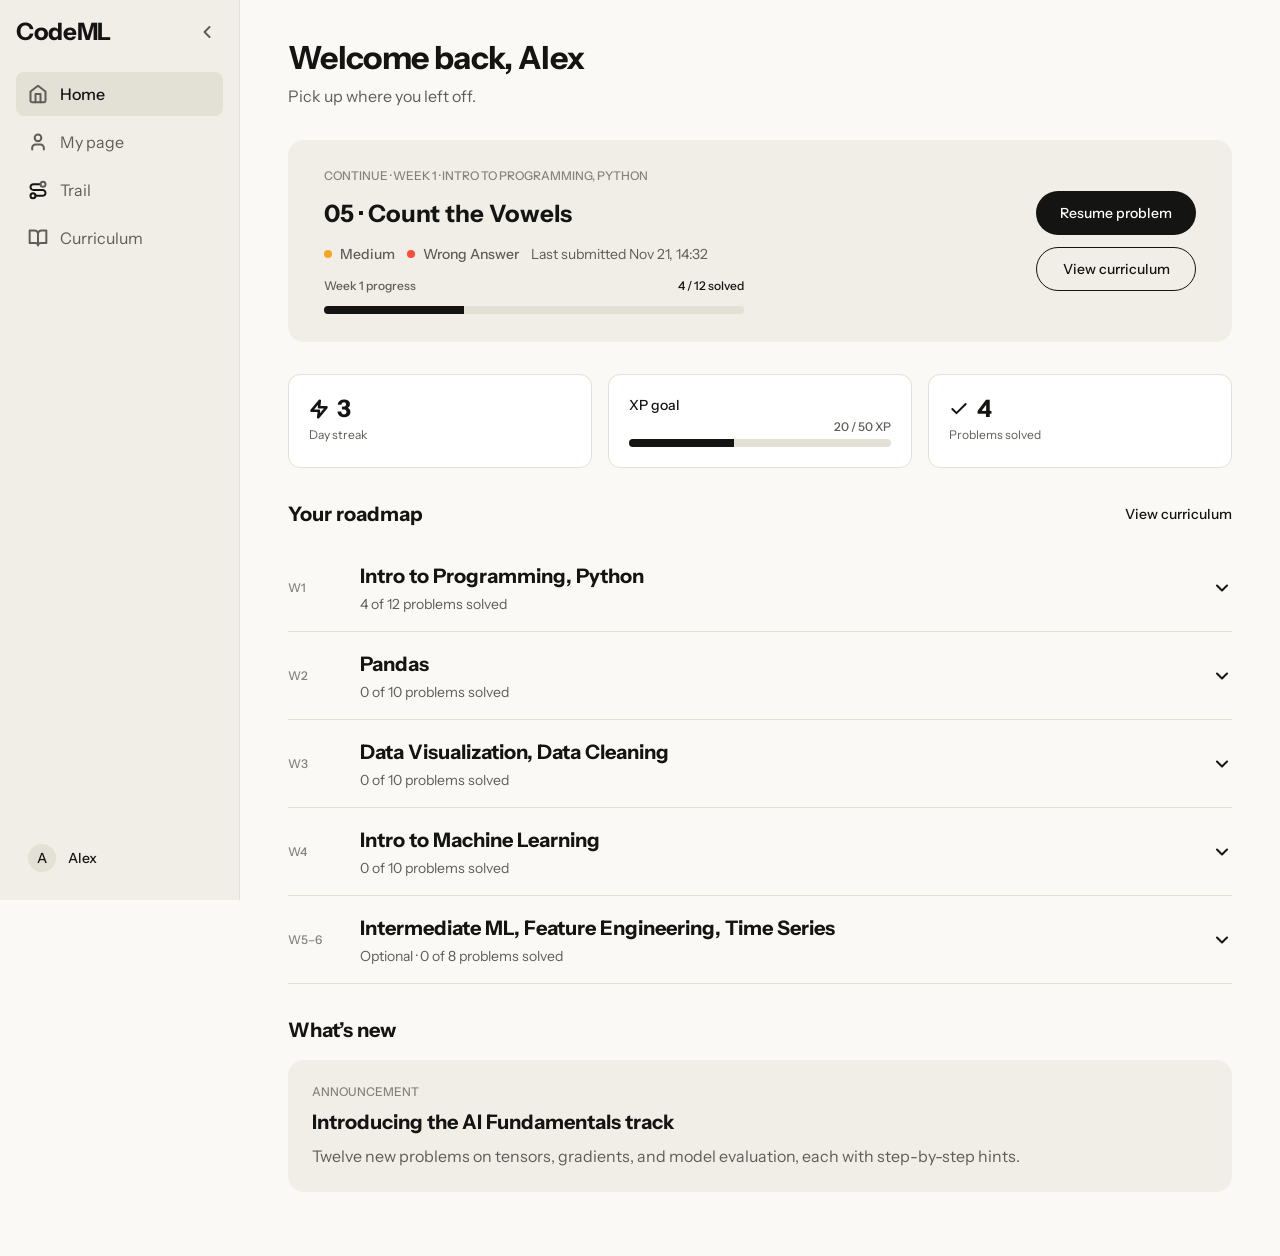
==== home.html @ 2d855057 "frontFirstCommit" ====
<!doctype html>
<html lang="ko">
<head>
  <meta charset="UTF-8" />
  <meta name="viewport" content="width=device-width, initial-scale=1.0" />
  <title>Home · CodeML</title>
  <link rel="preconnect" href="https://fonts.googleapis.com" />
  <link rel="preconnect" href="https://fonts.gstatic.com" crossorigin />
  <link href="https://fonts.googleapis.com/css2?family=Instrument+Sans:wght@400;500;700&family=Source+Serif+4:wght@400&display=swap" rel="stylesheet" />
  <link rel="stylesheet" href="css/base.css" />
  <link rel="stylesheet" href="css/dashboard.css" />
</head>
<body class="app-page">
  <aside class="sidebar" id="sidebar">
    <div class="sb-top">
      <a class="logo logo-full" href="index.html">CodeML</a>
      <span class="logo-mark" aria-hidden="true">CM</span>
      <button class="sb-toggle" id="sb-toggle" aria-label="Collapse sidebar" aria-expanded="true">
        <img class="ic-collapse" src="assets/sb-chevron-left.svg" alt="" />
        <img class="ic-expand" src="assets/sb-chevron-right.svg" alt="" />
      </button>
    </div>
    <nav class="sb-menu">
      <a class="sb-item active" href="home.html" title="Home" aria-current="page"><img src="assets/sb-home.svg" alt="" /><span class="sb-label">Home</span></a>
      <a class="sb-item" href="mypage.html" title="My page"><img src="assets/sb-user.svg" alt="" /><span class="sb-label">My page</span></a>
      <a class="sb-item" href="trail.html" title="Trail"><img src="assets/sb-trail.svg" alt="" /><span class="sb-label">Trail</span></a>
      <a class="sb-item" href="curriculum.html" title="Curriculum"><img src="assets/sb-book.svg" alt="" /><span class="sb-label">Curriculum</span></a>
    </nav>
    <button class="sb-account" data-not-connected>
      <span class="avatar">A</span><span class="sb-label">Alex</span>
    </button>
  </aside>

  <main class="app-body">
    <header class="page-head">
      <h1 class="title-xl" id="welcome">Welcome back</h1>
      <p class="body-m secondary">Pick up where you left off.</p>
    </header>

    <section class="continue" aria-label="Continue">
      <div class="continue-main">
        <span class="caption" id="c-eyebrow"></span>
        <h2 class="continue-title" id="c-title"></h2>
        <div class="continue-meta" id="c-meta"></div>
        <div class="continue-progress stack">
          <div class="bar-row"><span class="bar-l">Week 1 progress</span><span class="bar-r" id="c-count"></span></div>
          <div class="track"><div class="fill" id="c-fill"></div></div>
        </div>
      </div>
      <div class="continue-actions">
        <a class="btn btn-primary btn-m" id="c-resume" href="problem.html">Resume problem</a>
        <a class="btn btn-outline btn-m" href="curriculum.html">View curriculum</a>
      </div>
    </section>

    <section class="stats" aria-label="Stats">
      <div class="card stat"><div class="stat-top"><img src="assets/icon-zap.svg" alt="" /><span class="stat-v" id="s-streak"></span></div><span class="stat-l">Day streak</span></div>
      <div class="card stat"><span class="xp-title">XP goal</span><div class="bar-row"><span></span><span class="bar-l" id="s-xp"></span></div><div class="track"><div class="fill" id="s-xp-fill"></div></div></div>
      <div class="card stat"><div class="stat-top"><img src="assets/check.svg" alt="" /><span class="stat-v" id="s-solved"></span></div><span class="stat-l">Problems solved</span></div>
    </section>

    <section class="section">
      <div class="section-head"><h2 class="h2">Your roadmap</h2><a class="link-m" href="curriculum.html">View curriculum</a></div>
      <div id="roadmap"></div>
    </section>

    <section class="section">
      <div class="section-head"><h2 class="h2">What’s new</h2></div>
      <div class="news">
        <span class="caption">ANNOUNCEMENT</span>
        <h3>Introducing the AI Fundamentals track</h3>
        <p class="body-m secondary">Twelve new problems on tensors, gradients, and model evaluation, each with step-by-step hints.</p>
      </div>
    </section>
  </main>

  <script src="js/common.js"></script>
  <script src="js/sidebar.js"></script>
  <script src="js/progress-data.js"></script>
  <script src="js/app-home.js"></script>
</body>
</html>
---- css/base.css ----
:root {
  --bg-page: #faf9f5; --bg-subtle: #f0eee6; --border: #e3e0d5;
  --text-primary: #141413; --text-secondary: #5e5d59; --text-tertiary: #83827d;
  --accent-600: #3d3d3a; --accent-900: #b0aea5; --ivory: #faf9f5;
  --sans: 'Instrument Sans', system-ui, sans-serif; --serif: 'Source Serif 4', Georgia, serif;
}
* { box-sizing: border-box; margin: 0; }
body { background: var(--bg-page); color: var(--text-primary); font-family: var(--sans); }
button { font: inherit; color: inherit; background: none; border: 0; padding: 0; cursor: pointer; text-align: left; }
a { color: inherit; text-decoration: none; }
img { display: block; }

.display-xl { font: 400 80px/84px var(--serif); letter-spacing: -1.6px; max-width: 1100px; }
.display-l { font: 400 56px/62px var(--serif); letter-spacing: -0.84px; }
.title-xl { font: 700 32px/36px var(--sans); letter-spacing: -0.64px; }
.body-l { font: 400 20px/30px var(--sans); }
.body-m { font: 400 16px/24px var(--sans); }
.label-m { font: 500 16px/24px var(--sans); }
.caption { font: 500 12px/16px var(--sans); color: var(--text-tertiary); }
.secondary { color: var(--text-secondary); }

.logo { font: 700 24px/28px var(--sans); letter-spacing: -0.36px; }
.header { height: 80px; padding: 0 48px; display: flex; align-items: center; justify-content: space-between; }
.header-side { display: flex; align-items: center; gap: 40px; }
.header-side:last-child { gap: 24px; }
.navlink { font: 500 16px/24px var(--sans); color: var(--text-secondary); }

.btn { display: inline-flex; align-items: center; justify-content: center; border-radius: 999px; font-weight: 500; white-space: nowrap; }
.btn-l { height: 52px; padding: 0 28px; font-size: 16px; }
.btn-m { height: 44px; padding: 0 24px; font-size: 14px; }
.btn-primary { background: var(--text-primary); color: #fff; }
.btn-outline { border: 1px solid var(--text-primary); }
.btn-white { background: var(--bg-page); color: var(--text-primary); }

.footer { background: var(--text-primary); color: var(--ivory); padding: 80px 48px 48px; display: flex; flex-direction: column; gap: 80px; }
.footer-top { display: flex; justify-content: space-between; }
.footer-mission { display: flex; flex-direction: column; gap: 16px; }
.footer-mission-text { font: 400 16px/24px var(--sans); width: 400px; }
.footer-columns { display: flex; gap: 72px; }
.footer-col { display: flex; flex-direction: column; gap: 14px; }
.footer-login { gap: 8px; }
.footer-label { font: 500 14px/20px var(--sans); color: var(--accent-900); }
.footer-link { font: 400 16px/24px var(--sans); }
.footer-divider { border: 0; height: 1px; background: var(--accent-600); width: 100%; margin: 0; }
.footer-bottom { display: flex; justify-content: space-between; font: 400 14px/20px var(--sans); color: var(--accent-900); }

.scrim { position: fixed; inset: 0; background: rgba(20, 20, 19, .5); display: flex; align-items: center; justify-content: center; }
.modal { background: var(--bg-page); border-radius: 24px; padding: 40px; display: flex; flex-direction: column; gap: 24px; align-items: center; font: 500 18px/26px var(--sans); }

/* 사이드바 (trail, mypage 공용) */
.sidebar { width: 240px; flex-shrink: 0; position: sticky; top: 0; height: 100vh; display: flex; flex-direction: column; gap: 24px; padding: 16px; background: var(--bg-subtle); border-right: 1px solid var(--border); }
.sb-top { display: flex; align-items: center; justify-content: space-between; }
.sb-toggle { width: 32px; height: 32px; display: flex; align-items: center; justify-content: center; border-radius: 8px; }
.sb-toggle:hover { background: var(--border); }
.sb-toggle img { width: 20px; height: 20px; }
.logo-mark { display: none; width: 40px; height: 40px; align-items: center; justify-content: center; background: var(--text-primary); color: #fff; border-radius: 8px; font: 500 14px/20px var(--sans); }
.ic-expand { display: none; }
.sb-menu { display: flex; flex-direction: column; gap: 4px; }
.sb-item { width: 100%; height: 44px; display: flex; align-items: center; gap: 12px; padding: 12px; border-radius: 8px; font: 400 16px/24px var(--sans); color: var(--text-secondary); }
.sb-item:hover { background: var(--border); }
.sb-item img { width: 20px; height: 20px; flex-shrink: 0; }
.sb-item.active { background: var(--border); color: var(--text-primary); font-weight: 500; }
.sb-account { margin-top: auto; display: flex; align-items: center; gap: 12px; padding: 12px; font: 500 14px/20px var(--sans); }
.avatar { width: 28px; height: 28px; border-radius: 999px; background: var(--border); display: flex; align-items: center; justify-content: center; font: 500 14px/20px var(--sans); }

.sidebar.collapsed { width: 80px; }
.sidebar.collapsed .sb-top { flex-direction: column; gap: 12px; }
.sidebar.collapsed .logo-full, .sidebar.collapsed .sb-label { display: none; }
.sidebar.collapsed .logo-mark { display: flex; }
.sidebar.collapsed .ic-collapse { display: none; }
.sidebar.collapsed .ic-expand { display: block; }
.sidebar.collapsed .sb-item, .sidebar.collapsed .sb-account { justify-content: center; }
.track { height: 8px; background: var(--border); border-radius: 999px; overflow: hidden; }
.fill { height: 8px; background: var(--text-primary); }
---- css/dashboard.css ----
/* 로그인 후 사이드바 화면(home, curriculum) 공용 */
:root { --border-strong: #cfccc0; --success: #05d23f; --error: #d12c1c; }
.app-page { display: flex; min-height: 100vh; }
.app-body { flex: 1; min-width: 0; display: flex; flex-direction: column; gap: 32px; padding: 40px 48px 64px; }
.page-head { display: flex; flex-direction: column; gap: 8px; }
.page-head-row { display: flex; align-items: flex-start; justify-content: space-between; gap: 24px; }
.section { display: flex; flex-direction: column; gap: 16px; }
.section-head { display: flex; align-items: center; justify-content: space-between; }
.h2 { font: 700 20px/28px var(--sans); }
.meta { font: 400 14px/20px var(--sans); color: var(--text-secondary); }
.link-m { font: 500 14px/20px var(--sans); }
.card { background: #fff; border: 1px solid var(--border); border-radius: 12px; padding: 20px; }
.xp-chip { display: inline-flex; align-items: center; gap: 6px; padding: 6px 12px; background: var(--border); border-radius: 999px; font: 500 12px/16px var(--sans); }
.xp-chip img { width: 14px; height: 14px; }
.badge { display: flex; align-items: center; gap: 8px; font: 500 14px/20px var(--sans); color: var(--text-secondary); white-space: nowrap; }
.badge img { width: 8px; height: 8px; }
.bar-row { display: flex; align-items: center; justify-content: space-between; }
.bar-l { font: 500 12px/16px var(--sans); color: var(--text-secondary); }
.bar-r { font: 500 12px/16px var(--sans); }
.stack { display: flex; flex-direction: column; gap: 12px; }

/* Home */
.continue { display: flex; align-items: center; gap: 32px; padding: 28px 36px; background: var(--bg-subtle); border-radius: 16px; }
.continue-main { flex: 1; min-width: 0; display: flex; flex-direction: column; gap: 14px; }
.continue-title { font: 700 24px/32px var(--sans); }
.continue-meta { display: flex; align-items: center; gap: 12px; flex-wrap: wrap; }
.continue-progress { width: 420px; max-width: 100%; }
.continue-actions { display: flex; flex-direction: column; gap: 12px; align-items: stretch; }
.stats { display: flex; gap: 16px; }
.stat { flex: 1; display: flex; flex-direction: column; gap: 4px; }
.stat-top { display: flex; align-items: center; gap: 8px; }
.stat-top img { width: 20px; height: 20px; }
.stat-v { font: 700 24px/28px var(--sans); letter-spacing: -0.36px; }
.stat-l { font: 400 12px/16px var(--sans); color: var(--text-secondary); }
.stat .xp-title { font: 500 14px/20px var(--sans); }
.roadmap-row { display: flex; align-items: center; gap: 16px; height: 88px; border-bottom: 1px solid var(--border); }
.roadmap-n { width: 56px; font: 500 12px/16px var(--sans); color: var(--text-tertiary); }
.roadmap-text { flex: 1; display: flex; flex-direction: column; gap: 4px; }
.roadmap-title { font: 700 20px/28px var(--sans); }
.roadmap-row img { width: 20px; height: 20px; }
.news { display: flex; flex-direction: column; gap: 8px; padding: 24px; background: var(--bg-subtle); border-radius: 16px; }
.news h3 { font: 700 20px/28px var(--sans); }
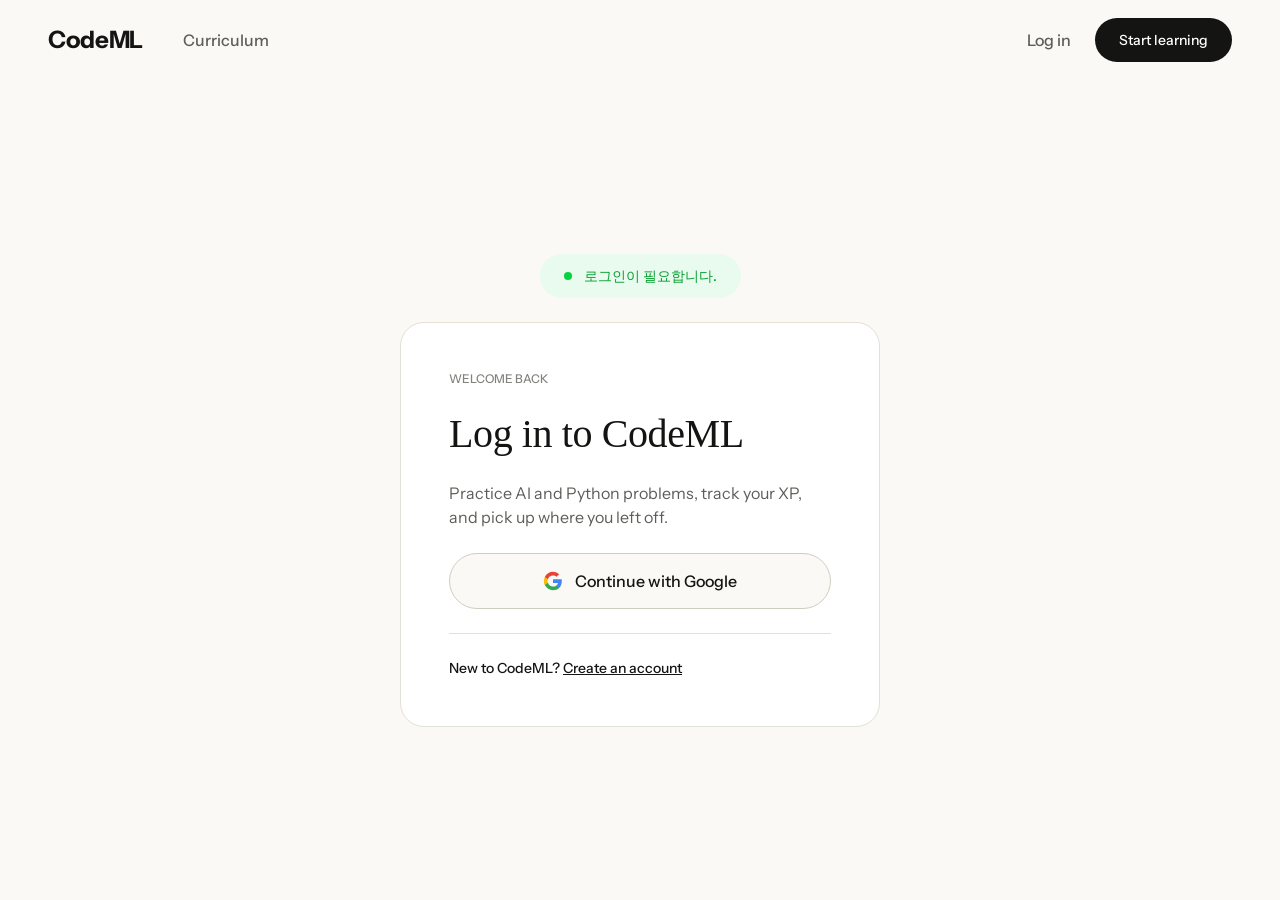
==== commit ffca8d8c: "edit second" ====
--- a/home.html
+++ b/home.html
@@ -10,7 +10,7 @@
   <link rel="stylesheet" href="css/base.css" />
   <link rel="stylesheet" href="css/dashboard.css" />
 </head>
-<body class="app-page">
+<body data-auth="required" class="app-page">
   <aside class="sidebar" id="sidebar">
     <div class="sb-top">
       <a class="logo logo-full" href="index.html">CodeML</a>
@@ -26,7 +26,7 @@
       <a class="sb-item" href="trail.html" title="Trail"><img src="assets/sb-trail.svg" alt="" /><span class="sb-label">Trail</span></a>
       <a class="sb-item" href="curriculum.html" title="Curriculum"><img src="assets/sb-book.svg" alt="" /><span class="sb-label">Curriculum</span></a>
     </nav>
-    <button class="sb-account" data-not-connected>
+    <button class="sb-account" data-logout title="Log out">
       <span class="avatar">A</span><span class="sb-label">Alex</span>
     </button>
   </aside>
